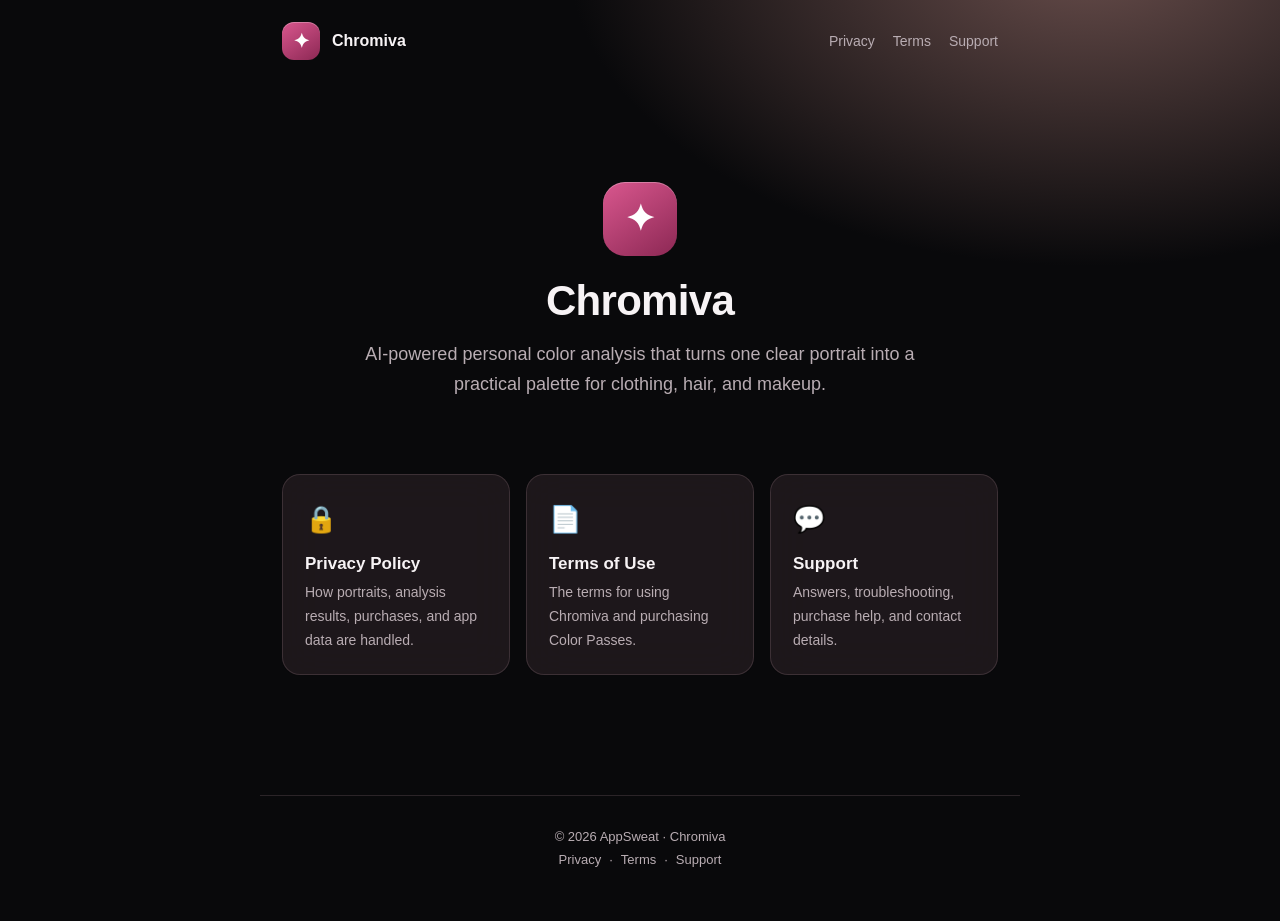
==== index.html @ e36d7033 "Add Chromiva legal and support site" ====
<!doctype html><html lang="en"><head><meta charset="utf-8"><meta name="viewport" content="width=device-width,initial-scale=1"><title>Chromiva — Legal & Support</title><meta name="description" content="Privacy Policy, Terms of Use and Support for Chromiva AI Color Analysis."><link rel="stylesheet" href="style.css"></head><body>
<header class="topbar"><a class="brand" href="index.html"><span class="logo">✦</span><span>Chromiva</span></a><nav class="nav"><a href="privacy.html">Privacy</a><a href="terms.html">Terms</a><a href="support.html">Support</a></nav></header>
<main class="wrap"><section class="hero"><span class="logo">✦</span><h1>Chromiva</h1><p>AI-powered personal color analysis that turns one clear portrait into a practical palette for clothing, hair, and makeup.</p></section>
<section class="cards"><a class="card" href="privacy.html"><div class="ico">🔒</div><h3>Privacy Policy</h3><p>How portraits, analysis results, purchases, and app data are handled.</p></a><a class="card" href="terms.html"><div class="ico">📄</div><h3>Terms of Use</h3><p>The terms for using Chromiva and purchasing Color Passes.</p></a><a class="card" href="support.html"><div class="ico">💬</div><h3>Support</h3><p>Answers, troubleshooting, purchase help, and contact details.</p></a></section></main>
<footer><div>© <span id="y"></span> AppSweat · Chromiva</div><div><a href="privacy.html">Privacy</a>·<a href="terms.html">Terms</a>·<a href="support.html">Support</a></div></footer><script>document.getElementById('y').textContent=new Date().getFullYear()</script></body></html>
---- style.css ----
:root {
  --bg: #09090b;
  --bg-soft: #171114;
  --card: rgba(35, 27, 31, 0.82);
  --text: #f7f3f5;
  --muted: #b9adb3;
  --accent: #bd3f76;
  --accent-soft: rgba(189, 63, 118, 0.13);
  --border: rgba(235, 190, 209, 0.15);
  --radius: 18px;
}
* { box-sizing: border-box; }
html { scroll-behavior: smooth; }
body {
  margin: 0;
  font-family: -apple-system, BlinkMacSystemFont, "Segoe UI", Roboto, Helvetica, Arial, sans-serif;
  background: radial-gradient(1000px 600px at 85% -5%, #684d4b 0%, var(--bg) 52%);
  color: var(--text);
  line-height: 1.7;
  -webkit-font-smoothing: antialiased;
}
a { color: #e86b9f; text-decoration: none; }
a:hover { text-decoration: underline; }
.wrap { max-width: 760px; margin: 0 auto; padding: 40px 22px 80px; }
.topbar { display: flex; align-items: center; justify-content: space-between; padding: 22px; max-width: 760px; margin: 0 auto; }
.brand { display: flex; align-items: center; gap: 12px; font-weight: 700; color: var(--text); }
.brand:hover { text-decoration: none; }
.logo { width: 38px; height: 38px; border-radius: 12px; background: linear-gradient(145deg, #d9578e, #8c2854); display: grid; place-items: center; font-size: 20px; font-weight: 800; color: #fff; box-shadow: inset 0 1px rgba(255,255,255,.28); }
.nav a { color: var(--muted); margin-left: 18px; font-size: 14px; font-weight: 500; }
.nav a:hover { color: var(--text); text-decoration: none; }
.hero { text-align: center; padding: 60px 0 30px; }
.hero h1 { font-size: 42px; margin: 18px 0 10px; letter-spacing: -.7px; }
.hero p { color: var(--muted); font-size: 18px; max-width: 560px; margin: 0 auto; }
.hero .logo { width: 74px; height: 74px; border-radius: 22px; font-size: 36px; margin: 0 auto; }
.cards { display: grid; grid-template-columns: 1fr; gap: 16px; margin-top: 44px; }
@media (min-width: 640px) { .cards { grid-template-columns: repeat(3, 1fr); } }
.card { display: block; background: var(--card); backdrop-filter: blur(20px); border: 1px solid var(--border); border-radius: var(--radius); padding: 22px; transition: transform .15s ease, border-color .15s ease; }
.card:hover { transform: translateY(-3px); border-color: var(--accent); text-decoration: none; }
.card .ico { font-size: 26px; }
.card h3 { margin: 12px 0 6px; color: var(--text); font-size: 17px; }
.card p { margin: 0; color: var(--muted); font-size: 14px; }
h1, h2, h3 { line-height: 1.3; }
.doc h1 { font-size: 30px; margin-bottom: 4px; letter-spacing: -.4px; }
.updated { color: var(--muted); font-size: 14px; margin-bottom: 30px; }
.doc h2 { font-size: 20px; margin-top: 38px; padding-top: 6px; border-top: 1px solid var(--border); }
.doc h2:first-of-type { border-top: none; }
.doc ul { padding-left: 20px; }
.doc li { margin: 6px 0; }
.doc p { color: #ddd4d8; }
.callout { background: var(--accent-soft); border: 1px solid rgba(189,63,118,.35); border-radius: 13px; padding: 16px 18px; margin: 24px 0; color: #f4d9e5; font-size: 15px; }
.back { display: inline-block; margin-bottom: 26px; color: var(--muted); font-size: 14px; }
.contact-box { background: var(--card); border: 1px solid var(--border); border-radius: var(--radius); padding: 24px; margin-top: 24px; text-align: center; }
.contact-box .mail { font-size: 20px; font-weight: 600; display: inline-block; margin-top: 8px; }
footer { text-align: center; color: var(--muted); font-size: 13px; padding: 30px 22px 50px; border-top: 1px solid var(--border); max-width: 760px; margin: 40px auto 0; }
footer a { color: var(--muted); margin: 0 8px; }
@media (max-width: 520px) { .nav { display: none; } .hero { padding-top: 34px; } }
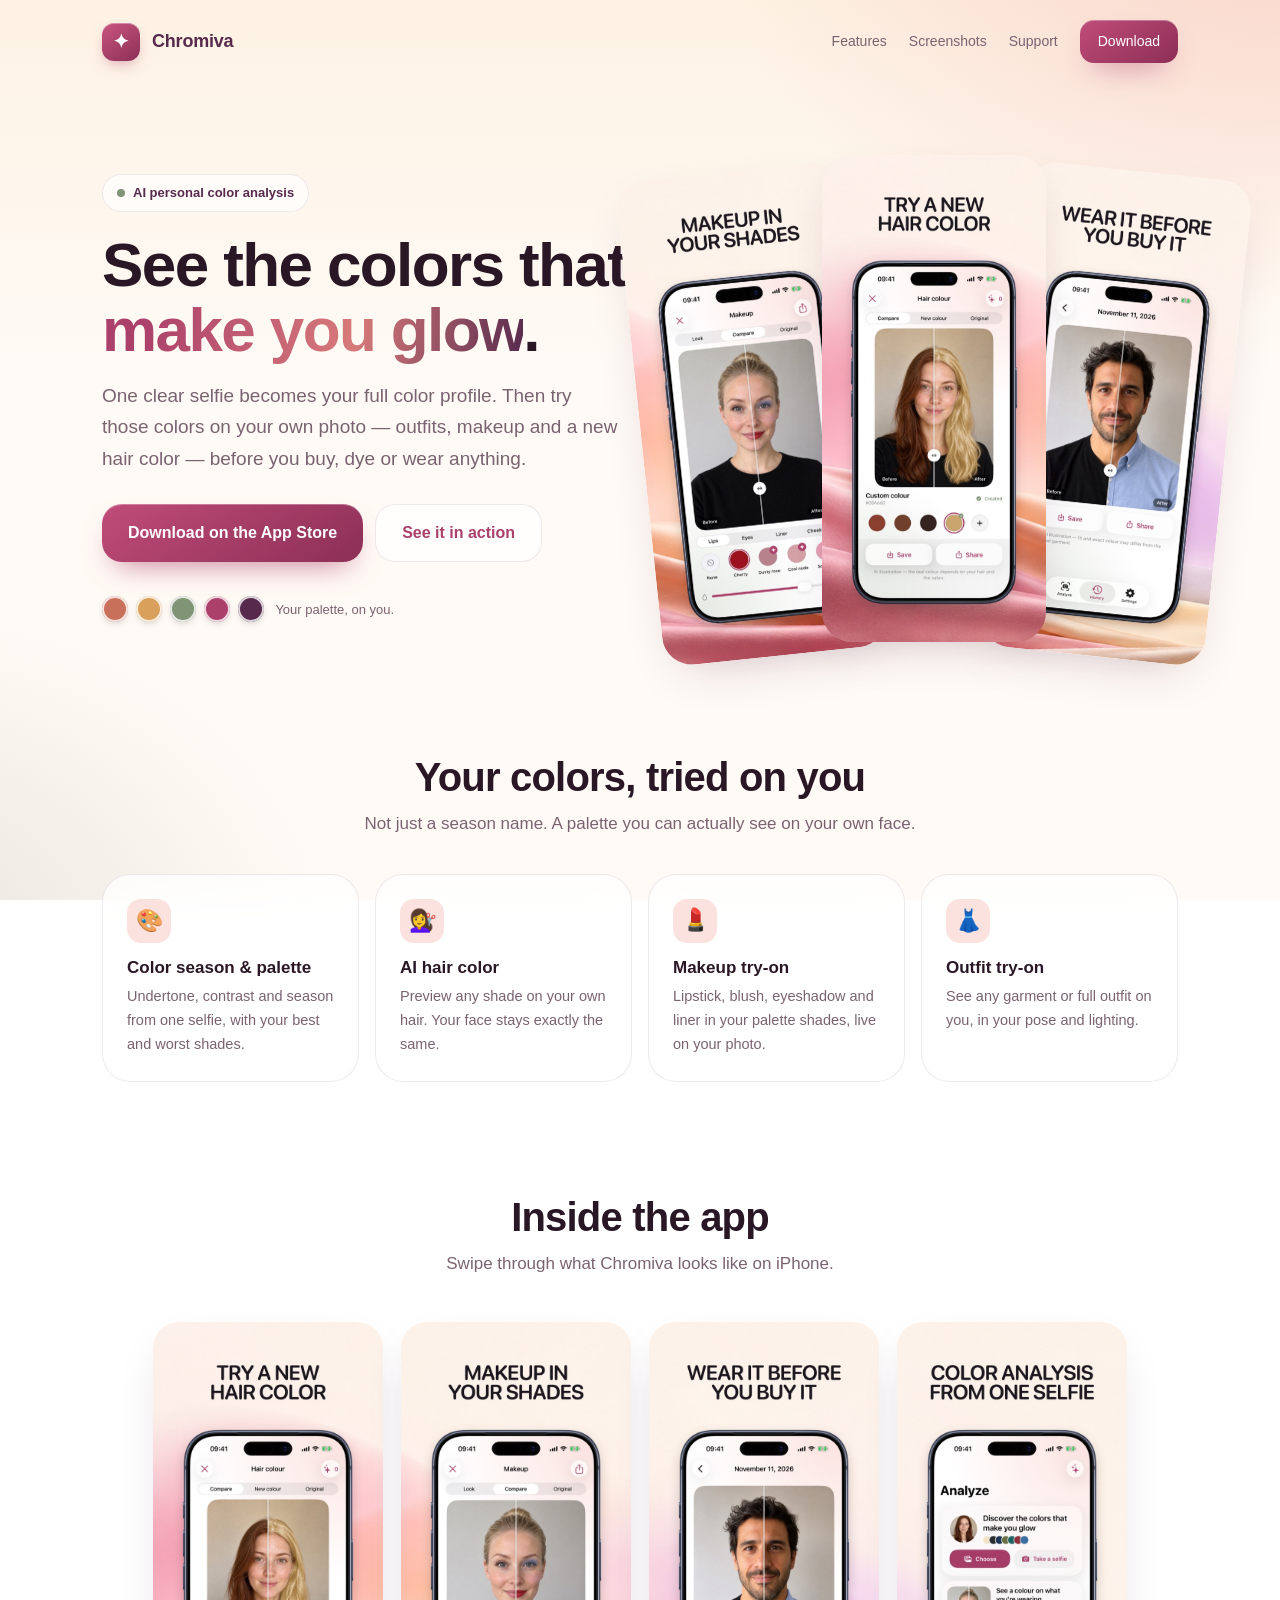
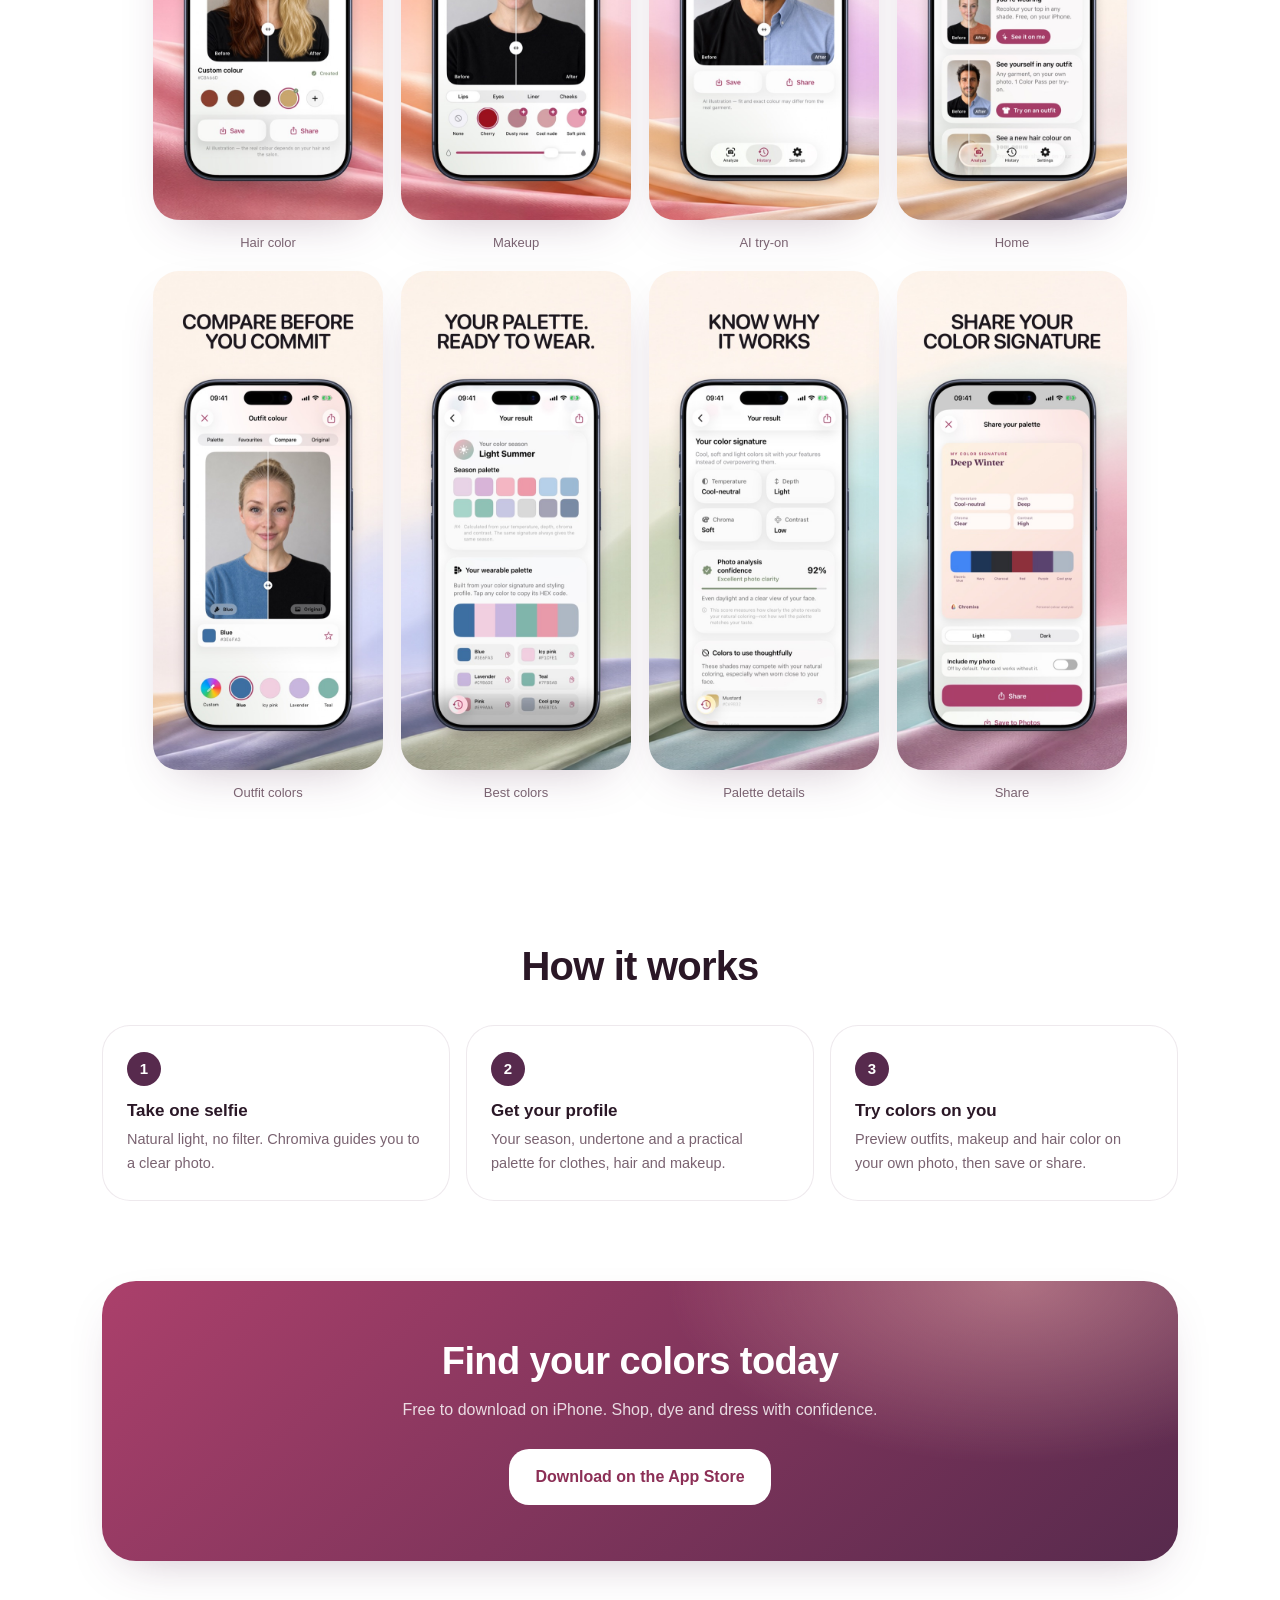
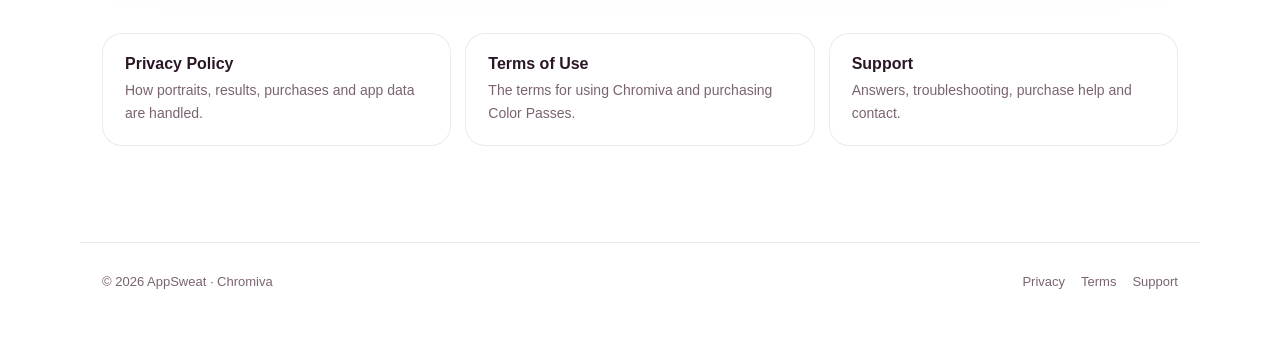
==== commit dd6e4012: "Redesign site with light theme and app screenshots Home page now showcases the 8 App Store screensho" ====
--- a/index.html
+++ b/index.html
@@ -1,6 +1,111 @@
-<!doctype html><html lang="en"><head><meta charset="utf-8"><meta name="viewport" content="width=device-width,initial-scale=1"><title>Chromiva — Legal & Support</title><meta name="description" content="Privacy Policy, Terms of Use and Support for Chromiva AI Color Analysis."><link rel="stylesheet" href="style.css"></head><body>
-<header class="topbar"><a class="brand" href="index.html"><span class="logo">✦</span><span>Chromiva</span></a><nav class="nav"><a href="privacy.html">Privacy</a><a href="terms.html">Terms</a><a href="support.html">Support</a></nav></header>
-<main class="wrap"><section class="hero"><span class="logo">✦</span><h1>Chromiva</h1><p>AI-powered personal color analysis that turns one clear portrait into a practical palette for clothing, hair, and makeup.</p></section>
-<section class="cards"><a class="card" href="privacy.html"><div class="ico">🔒</div><h3>Privacy Policy</h3><p>How portraits, analysis results, purchases, and app data are handled.</p></a><a class="card" href="terms.html"><div class="ico">📄</div><h3>Terms of Use</h3><p>The terms for using Chromiva and purchasing Color Passes.</p></a><a class="card" href="support.html"><div class="ico">💬</div><h3>Support</h3><p>Answers, troubleshooting, purchase help, and contact details.</p></a></section></main>
-<footer><div>© <span id="y"></span> AppSweat · Chromiva</div><div><a href="privacy.html">Privacy</a>·<a href="terms.html">Terms</a>·<a href="support.html">Support</a></div></footer><script>document.getElementById('y').textContent=new Date().getFullYear()</script></body></html>
+<!doctype html>
+<html lang="en">
+<head>
+<meta charset="utf-8">
+<meta name="viewport" content="width=device-width,initial-scale=1">
+<title>Chromiva — AI Color Analysis</title>
+<meta name="description" content="Find your color season from one selfie, then see your best colors on you: outfits, makeup and hair color, before you buy anything.">
+<meta name="theme-color" content="#fdf2e3">
+<meta property="og:title" content="Chromiva — AI Color Analysis">
+<meta property="og:description" content="Find your color season and see your best colors on you: outfits, makeup and hair.">
+<meta property="og:image" content="https://armagangok.github.io/chromiva-legal/assets/screens/01-hair-compare.jpg">
+<link rel="stylesheet" href="style.css">
+</head>
+<body>
+<header class="topbar">
+  <a class="brand" href="index.html"><span class="logo">✦</span><span>Chromiva</span></a>
+  <nav class="nav">
+    <a href="#features">Features</a>
+    <a href="#screens">Screenshots</a>
+    <a href="support.html">Support</a>
+    <a class="btn btn-primary btn-sm" href="https://apps.apple.com/app/id6792353679">Download</a>
+  </nav>
+</header>
 
+<main class="home">
+  <section class="hero">
+    <div>
+      <span class="eyebrow"><span class="dot"></span>AI personal color analysis</span>
+      <h1>See the colors that <em>make you glow</em>.</h1>
+      <p class="lead">One clear selfie becomes your full color profile. Then try those colors on your own photo — outfits, makeup and a new hair color — before you buy, dye or wear anything.</p>
+      <div class="cta">
+        <a class="btn btn-primary" href="https://apps.apple.com/app/id6792353679"> Download on the App Store</a>
+        <a class="btn btn-ghost" href="#screens">See it in action</a>
+      </div>
+      <div class="swatches" aria-label="Example palette">
+        <span class="s" style="background:#c8705a"></span>
+        <span class="s" style="background:#d9a05b"></span>
+        <span class="s" style="background:#809476"></span>
+        <span class="s" style="background:#ab406b"></span>
+        <span class="s" style="background:#572a4d"></span>
+        <span>&nbsp;Your palette, on you.</span>
+      </div>
+    </div>
+    <div class="hero-shots">
+      <img src="assets/screens/02-makeup-compare.jpg" alt="Makeup try-on comparison" loading="eager">
+      <img src="assets/screens/01-hair-compare.jpg" alt="Hair color before and after comparison" loading="eager">
+      <img src="assets/screens/03-ai-tryon.jpg" alt="AI outfit try-on" loading="eager">
+    </div>
+  </section>
+
+  <section class="section" id="features">
+    <div class="section-head">
+      <h2>Your colors, tried on you</h2>
+      <p>Not just a season name. A palette you can actually see on your own face.</p>
+    </div>
+    <div class="features">
+      <div class="feature"><div class="ico">🎨</div><h3>Color season & palette</h3><p>Undertone, contrast and season from one selfie, with your best and worst shades.</p></div>
+      <div class="feature"><div class="ico">💇‍♀️</div><h3>AI hair color</h3><p>Preview any shade on your own hair. Your face stays exactly the same.</p></div>
+      <div class="feature"><div class="ico">💄</div><h3>Makeup try-on</h3><p>Lipstick, blush, eyeshadow and liner in your palette shades, live on your photo.</p></div>
+      <div class="feature"><div class="ico">👗</div><h3>Outfit try-on</h3><p>See any garment or full outfit on you, in your pose and lighting.</p></div>
+    </div>
+  </section>
+
+  <section class="section" id="screens">
+    <div class="section-head">
+      <h2>Inside the app</h2>
+      <p>Swipe through what Chromiva looks like on iPhone.</p>
+    </div>
+    <div class="gallery">
+      <figure><img src="assets/screens/01-hair-compare.jpg" alt="Try a new hair color" loading="lazy"><figcaption>Hair color</figcaption></figure>
+      <figure><img src="assets/screens/02-makeup-compare.jpg" alt="Makeup comparison" loading="lazy"><figcaption>Makeup</figcaption></figure>
+      <figure><img src="assets/screens/03-ai-tryon.jpg" alt="AI outfit try-on" loading="lazy"><figcaption>AI try-on</figcaption></figure>
+      <figure><img src="assets/screens/04-home.jpg" alt="Home screen" loading="lazy"><figcaption>Home</figcaption></figure>
+      <figure><img src="assets/screens/05-outfit-compare.jpg" alt="Outfit color comparison" loading="lazy"><figcaption>Outfit colors</figcaption></figure>
+      <figure><img src="assets/screens/06-palette-best-colors.jpg" alt="Best colors palette" loading="lazy"><figcaption>Best colors</figcaption></figure>
+      <figure><img src="assets/screens/07-palette-details.jpg" alt="Palette details" loading="lazy"><figcaption>Palette details</figcaption></figure>
+      <figure><img src="assets/screens/08-share-palette.jpg" alt="Share your palette" loading="lazy"><figcaption>Share</figcaption></figure>
+    </div>
+  </section>
+
+  <section class="section">
+    <div class="section-head"><h2>How it works</h2></div>
+    <div class="steps">
+      <div class="step"><h3>Take one selfie</h3><p>Natural light, no filter. Chromiva guides you to a clear photo.</p></div>
+      <div class="step"><h3>Get your profile</h3><p>Your season, undertone and a practical palette for clothes, hair and makeup.</p></div>
+      <div class="step"><h3>Try colors on you</h3><p>Preview outfits, makeup and hair color on your own photo, then save or share.</p></div>
+    </div>
+  </section>
+
+  <section class="banner">
+    <h2>Find your colors today</h2>
+    <p>Free to download on iPhone. Shop, dye and dress with confidence.</p>
+    <a class="btn" href="https://apps.apple.com/app/id6792353679"> Download on the App Store</a>
+  </section>
+
+  <section class="section">
+    <div class="cards">
+      <a class="card" href="privacy.html"><h3>Privacy Policy</h3><p>How portraits, results, purchases and app data are handled.</p></a>
+      <a class="card" href="terms.html"><h3>Terms of Use</h3><p>The terms for using Chromiva and purchasing Color Passes.</p></a>
+      <a class="card" href="support.html"><h3>Support</h3><p>Answers, troubleshooting, purchase help and contact.</p></a>
+    </div>
+  </section>
+</main>
+
+<footer>
+  <div>© <span id="y"></span> AppSweat · Chromiva</div>
+  <div><a href="privacy.html">Privacy</a><a href="terms.html">Terms</a><a href="support.html">Support</a></div>
+</footer>
+<script>document.getElementById('y').textContent=new Date().getFullYear()</script>
+</body>
+</html>
--- a/style.css
+++ b/style.css
@@ -1,57 +1,140 @@
 :root {
-  --bg: #09090b;
-  --bg-soft: #171114;
-  --card: rgba(35, 27, 31, 0.82);
-  --text: #f7f3f5;
-  --muted: #b9adb3;
-  --accent: #bd3f76;
-  --accent-soft: rgba(189, 63, 118, 0.13);
-  --border: rgba(235, 190, 209, 0.15);
-  --radius: 18px;
+  --plum: #572a4d;
+  --berry: #ab406b;
+  --berry-deep: #8c2f56;
+  --blush: #f7bfb8;
+  --cream: #fdf2e3;
+  --sage: #809476;
+  --bg: #fffaf5;
+  --text: #2a1726;
+  --muted: #7a6371;
+  --card: rgba(255, 255, 255, 0.72);
+  --border: rgba(87, 42, 77, 0.10);
+  --shadow: 0 18px 50px -24px rgba(87, 42, 77, 0.35);
+  --radius: 28px;
+  --radius-sm: 20px;
 }
 * { box-sizing: border-box; }
 html { scroll-behavior: smooth; }
 body {
   margin: 0;
-  font-family: -apple-system, BlinkMacSystemFont, "Segoe UI", Roboto, Helvetica, Arial, sans-serif;
-  background: radial-gradient(1000px 600px at 85% -5%, #684d4b 0%, var(--bg) 52%);
+  font-family: -apple-system, BlinkMacSystemFont, "SF Pro Text", "Segoe UI", Roboto, Helvetica, Arial, sans-serif;
   color: var(--text);
-  line-height: 1.7;
+  line-height: 1.65;
   -webkit-font-smoothing: antialiased;
+  background:
+    radial-gradient(900px 620px at 100% -8%, rgba(247, 191, 184, 0.55), transparent 62%),
+    radial-gradient(760px 560px at -10% 105%, rgba(128, 148, 118, 0.20), transparent 60%),
+    linear-gradient(180deg, var(--cream) 0%, var(--bg) 40%);
+  background-attachment: fixed;
+  min-height: 100vh;
+  overflow-x: hidden;
 }
-a { color: #e86b9f; text-decoration: none; }
+a { color: var(--berry); text-decoration: none; }
 a:hover { text-decoration: underline; }
-.wrap { max-width: 760px; margin: 0 auto; padding: 40px 22px 80px; }
-.topbar { display: flex; align-items: center; justify-content: space-between; padding: 22px; max-width: 760px; margin: 0 auto; }
-.brand { display: flex; align-items: center; gap: 12px; font-weight: 700; color: var(--text); }
+img { max-width: 100%; display: block; }
+
+/* Header */
+.topbar { display: flex; align-items: center; justify-content: space-between; gap: 16px; padding: 20px 22px; max-width: 1120px; margin: 0 auto; }
+.brand { display: flex; align-items: center; gap: 12px; font-weight: 700; font-size: 18px; color: var(--plum); letter-spacing: -.2px; }
 .brand:hover { text-decoration: none; }
-.logo { width: 38px; height: 38px; border-radius: 12px; background: linear-gradient(145deg, #d9578e, #8c2854); display: grid; place-items: center; font-size: 20px; font-weight: 800; color: #fff; box-shadow: inset 0 1px rgba(255,255,255,.28); }
-.nav a { color: var(--muted); margin-left: 18px; font-size: 14px; font-weight: 500; }
-.nav a:hover { color: var(--text); text-decoration: none; }
-.hero { text-align: center; padding: 60px 0 30px; }
-.hero h1 { font-size: 42px; margin: 18px 0 10px; letter-spacing: -.7px; }
-.hero p { color: var(--muted); font-size: 18px; max-width: 560px; margin: 0 auto; }
-.hero .logo { width: 74px; height: 74px; border-radius: 22px; font-size: 36px; margin: 0 auto; }
-.cards { display: grid; grid-template-columns: 1fr; gap: 16px; margin-top: 44px; }
+.logo { width: 38px; height: 38px; border-radius: 12px; background: linear-gradient(145deg, #c9567f, var(--berry-deep)); display: grid; place-items: center; font-size: 19px; font-weight: 800; color: #fff; box-shadow: inset 0 1px rgba(255,255,255,.35), 0 6px 16px -6px rgba(171,64,107,.6); }
+.nav { display: flex; align-items: center; gap: 22px; }
+.nav a { color: var(--muted); font-size: 14px; font-weight: 500; }
+.nav a:hover { color: var(--plum); text-decoration: none; }
+
+/* Buttons */
+.btn { display: inline-flex; align-items: center; justify-content: center; gap: 8px; padding: 15px 26px; border-radius: var(--radius-sm); font-weight: 600; font-size: 16px; transition: transform .15s ease, box-shadow .15s ease; }
+.btn:hover { text-decoration: none; transform: translateY(-2px); }
+.btn-primary { background: linear-gradient(145deg, #c04c79, var(--berry-deep)); color: #fff; box-shadow: 0 14px 30px -14px rgba(171,64,107,.75), inset 0 1px rgba(255,255,255,.3); }
+.btn-ghost { background: var(--card); color: var(--berry); border: 1px solid var(--border); backdrop-filter: blur(16px); -webkit-backdrop-filter: blur(16px); }
+.btn-sm { padding: 10px 18px; font-size: 14px; border-radius: 14px; }
+
+/* Home: hero */
+.home { max-width: 1120px; margin: 0 auto; padding: 0 22px; }
+.hero { display: grid; gap: 48px; align-items: center; padding: 48px 0 40px; }
+@media (min-width: 900px) { .hero { grid-template-columns: 1.05fr .95fr; padding: 72px 0 56px; } }
+.eyebrow { display: inline-flex; align-items: center; gap: 8px; padding: 7px 14px; border-radius: 999px; background: rgba(255,255,255,.7); border: 1px solid var(--border); color: var(--plum); font-size: 13px; font-weight: 600; }
+.eyebrow .dot { width: 8px; height: 8px; border-radius: 50%; background: var(--sage); }
+.hero h1 { font-size: clamp(38px, 6vw, 62px); line-height: 1.05; letter-spacing: -1.6px; margin: 20px 0 18px; color: var(--text); font-weight: 800; }
+.hero h1 em { font-style: normal; background: linear-gradient(100deg, var(--berry) 10%, #d77a7a 60%, var(--plum)); -webkit-background-clip: text; background-clip: text; color: transparent; }
+.hero .lead { font-size: 19px; color: var(--muted); max-width: 520px; margin: 0 0 30px; }
+.cta { display: flex; flex-wrap: wrap; gap: 12px; }
+.swatches { display: flex; gap: 8px; margin-top: 34px; align-items: center; color: var(--muted); font-size: 13px; }
+.swatches span.s { width: 26px; height: 26px; border-radius: 50%; box-shadow: inset 0 0 0 2px rgba(255,255,255,.8), 0 3px 8px -3px rgba(0,0,0,.25); }
+.hero-shots { position: relative; display: flex; justify-content: center; align-items: center; min-height: 420px; }
+.hero-shots img { width: 46%; max-width: 270px; border-radius: 30px; box-shadow: var(--shadow); }
+.hero-shots img:nth-child(1) { transform: rotate(-6deg) translate(18%, 4%); z-index: 1; }
+.hero-shots img:nth-child(2) { z-index: 2; }
+.hero-shots img:nth-child(3) { transform: rotate(6deg) translate(-18%, 4%); z-index: 1; }
+
+/* Sections */
+.section { padding: 56px 0; }
+.section-head { text-align: center; max-width: 620px; margin: 0 auto 36px; }
+.section-head h2 { font-size: clamp(28px, 4vw, 40px); letter-spacing: -.8px; margin: 0 0 10px; line-height: 1.15; }
+.section-head p { color: var(--muted); font-size: 17px; margin: 0; }
+
+.features { display: grid; gap: 16px; grid-template-columns: 1fr; }
+@media (min-width: 640px) { .features { grid-template-columns: repeat(2, 1fr); } }
+@media (min-width: 960px) { .features { grid-template-columns: repeat(4, 1fr); } }
+.feature { background: var(--card); border: 1px solid var(--border); border-radius: var(--radius); padding: 24px; backdrop-filter: blur(18px); -webkit-backdrop-filter: blur(18px); }
+.feature .ico { width: 44px; height: 44px; border-radius: 14px; display: grid; place-items: center; font-size: 22px; background: rgba(247,191,184,.45); }
+.feature h3 { margin: 14px 0 6px; font-size: 17px; }
+.feature p { margin: 0; color: var(--muted); font-size: 14.5px; }
+
+/* Screenshot gallery */
+.gallery { display: flex; gap: 18px; overflow-x: auto; scroll-snap-type: x mandatory; padding: 8px 22px 28px; margin: 0 -22px; scrollbar-width: thin; }
+.gallery figure { flex: 0 0 auto; width: 230px; margin: 0; scroll-snap-align: center; }
+.gallery img { width: 100%; border-radius: 26px; box-shadow: var(--shadow); background: #fff; }
+.gallery figcaption { text-align: center; color: var(--muted); font-size: 13px; margin-top: 12px; font-weight: 500; }
+@media (min-width: 1100px) { .gallery { flex-wrap: wrap; justify-content: center; overflow: visible; } }
+
+.steps { display: grid; gap: 16px; grid-template-columns: 1fr; counter-reset: step; }
+@media (min-width: 760px) { .steps { grid-template-columns: repeat(3, 1fr); } }
+.step { position: relative; background: var(--card); border: 1px solid var(--border); border-radius: var(--radius); padding: 26px 24px 24px; }
+.step::before { counter-increment: step; content: counter(step); display: grid; place-items: center; width: 34px; height: 34px; border-radius: 50%; background: var(--plum); color: #fff; font-weight: 700; font-size: 15px; }
+.step h3 { margin: 14px 0 6px; font-size: 17px; }
+.step p { margin: 0; color: var(--muted); font-size: 14.5px; }
+
+.banner { text-align: center; border-radius: 34px; padding: 56px 24px; margin: 24px 0 16px; color: #fff; background: radial-gradient(500px 260px at 85% 0%, rgba(247,191,184,.45), transparent 70%), linear-gradient(140deg, var(--berry) 0%, var(--plum) 100%); box-shadow: var(--shadow); }
+.banner h2 { font-size: clamp(26px, 4vw, 38px); margin: 0 0 10px; letter-spacing: -.6px; }
+.banner p { margin: 0 auto 26px; max-width: 480px; color: rgba(255,255,255,.82); }
+.banner .btn { background: #fff; color: var(--berry-deep); }
+
+.cards { display: grid; grid-template-columns: 1fr; gap: 14px; }
 @media (min-width: 640px) { .cards { grid-template-columns: repeat(3, 1fr); } }
-.card { display: block; background: var(--card); backdrop-filter: blur(20px); border: 1px solid var(--border); border-radius: var(--radius); padding: 22px; transition: transform .15s ease, border-color .15s ease; }
-.card:hover { transform: translateY(-3px); border-color: var(--accent); text-decoration: none; }
-.card .ico { font-size: 26px; }
-.card h3 { margin: 12px 0 6px; color: var(--text); font-size: 17px; }
+.card { display: block; background: var(--card); border: 1px solid var(--border); border-radius: var(--radius-sm); padding: 20px 22px; transition: transform .15s ease, border-color .15s ease; }
+.card:hover { transform: translateY(-3px); border-color: rgba(171,64,107,.4); text-decoration: none; }
+.card h3 { margin: 0 0 4px; color: var(--text); font-size: 16px; }
 .card p { margin: 0; color: var(--muted); font-size: 14px; }
+
+/* Legal / support docs */
+.wrap { max-width: 760px; margin: 0 auto; padding: 24px 22px 80px; }
+.doc { background: var(--card); border: 1px solid var(--border); border-radius: var(--radius); padding: 36px clamp(20px, 5vw, 48px) 48px; margin-top: 12px; backdrop-filter: blur(18px); -webkit-backdrop-filter: blur(18px); }
 h1, h2, h3 { line-height: 1.3; }
-.doc h1 { font-size: 30px; margin-bottom: 4px; letter-spacing: -.4px; }
+.doc h1 { font-size: 32px; margin: 0 0 4px; letter-spacing: -.6px; }
 .updated { color: var(--muted); font-size: 14px; margin-bottom: 30px; }
-.doc h2 { font-size: 20px; margin-top: 38px; padding-top: 6px; border-top: 1px solid var(--border); }
-.doc h2:first-of-type { border-top: none; }
+.doc h2 { font-size: 20px; margin-top: 36px; padding-top: 18px; border-top: 1px solid var(--border); color: var(--plum); }
+.doc h2:first-of-type { border-top: none; padding-top: 0; }
 .doc ul { padding-left: 20px; }
 .doc li { margin: 6px 0; }
-.doc p { color: #ddd4d8; }
-.callout { background: var(--accent-soft); border: 1px solid rgba(189,63,118,.35); border-radius: 13px; padding: 16px 18px; margin: 24px 0; color: #f4d9e5; font-size: 15px; }
-.back { display: inline-block; margin-bottom: 26px; color: var(--muted); font-size: 14px; }
-.contact-box { background: var(--card); border: 1px solid var(--border); border-radius: var(--radius); padding: 24px; margin-top: 24px; text-align: center; }
+.doc p, .doc li { color: #4a3443; }
+.callout { background: rgba(247,191,184,.32); border: 1px solid rgba(171,64,107,.22); border-radius: 16px; padding: 16px 18px; margin: 24px 0; color: var(--plum); font-size: 15px; }
+.back { display: inline-block; margin-bottom: 22px; color: var(--muted); font-size: 14px; }
+.contact-box { background: rgba(255,255,255,.8); border: 1px solid var(--border); border-radius: var(--radius-sm); padding: 24px; margin-top: 24px; text-align: center; }
 .contact-box .mail { font-size: 20px; font-weight: 600; display: inline-block; margin-top: 8px; }
-footer { text-align: center; color: var(--muted); font-size: 13px; padding: 30px 22px 50px; border-top: 1px solid var(--border); max-width: 760px; margin: 40px auto 0; }
-footer a { color: var(--muted); margin: 0 8px; }
-@media (max-width: 520px) { .nav { display: none; } .hero { padding-top: 34px; } }
 
+footer { display: flex; flex-wrap: wrap; justify-content: space-between; gap: 12px; color: var(--muted); font-size: 13px; padding: 28px 22px 48px; border-top: 1px solid var(--border); max-width: 1120px; margin: 40px auto 0; }
+footer a { color: var(--muted); margin-left: 16px; }
+footer a:first-child { margin-left: 0; }
+
+@media (max-width: 560px) {
+  .nav a:not(.btn) { display: none; }
+  .hero { padding-top: 24px; }
+  .hero-shots { min-height: 320px; }
+  footer { justify-content: center; text-align: center; }
+}
+.nav a.btn-primary, .nav a.btn-primary:hover { color: #fff; }
+.hero > * { min-width: 0; }
+.hero-shots { overflow: visible; }
+@media (max-width: 560px) { .hero-shots img { width: 40%; } .hero-shots img:nth-child(1) { transform: rotate(-6deg) translate(22%, 4%); } .hero-shots img:nth-child(3) { transform: rotate(6deg) translate(-22%, 4%); } }
